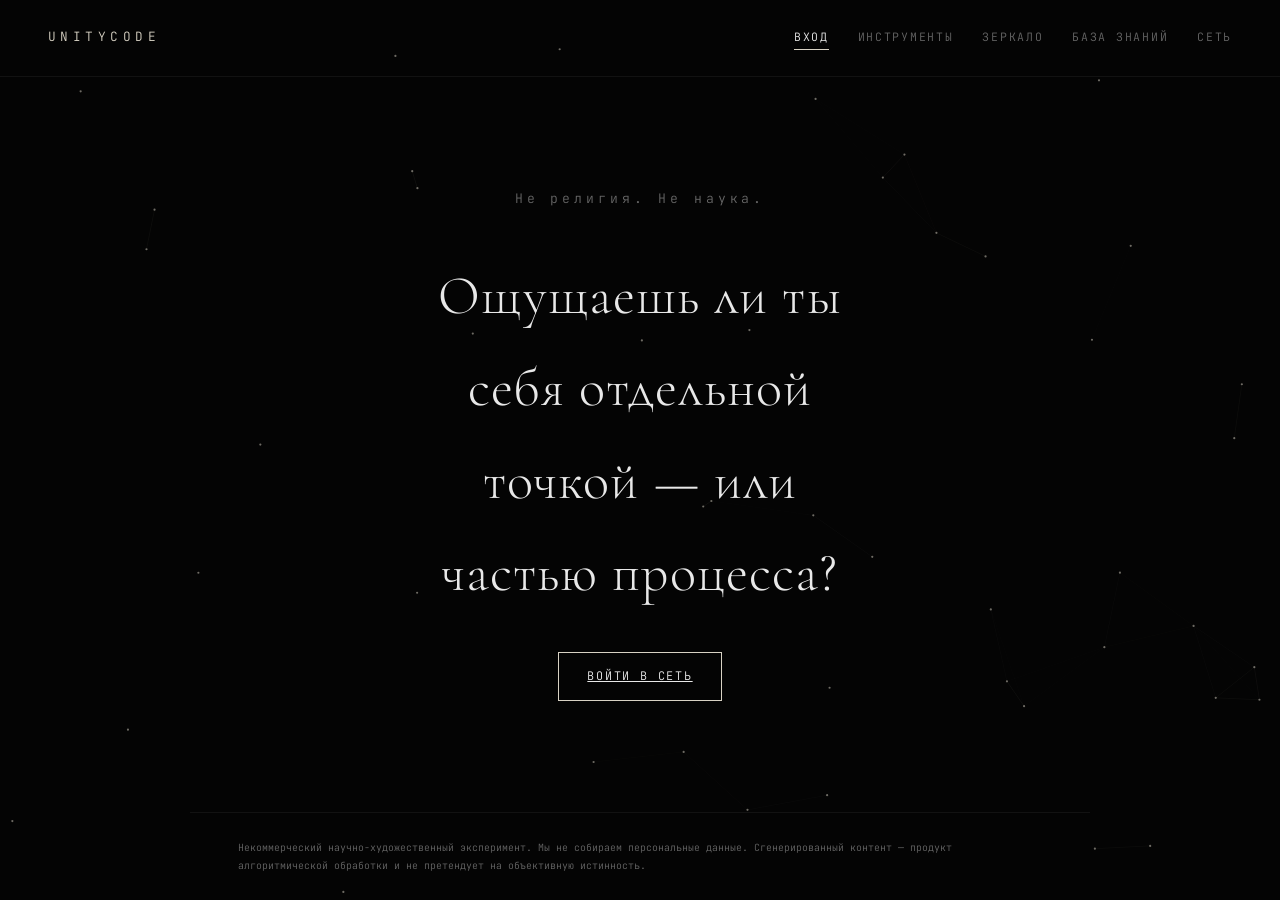
==== index.html @ d163d4b7 "Add files via upload" ====
<!DOCTYPE html>
<html lang="ru"><head>
<meta charset="UTF-8"><meta name="viewport" content="width=device-width,initial-scale=1">
<link rel="stylesheet" href="core.css">
</head><body>
<main style="display:flex;flex-direction:column;justify-content:center;align-items:center;text-align:center;min-height:60vh">
  <div id="tagline" class="uc-mono uc-muted" style="letter-spacing:.3em;margin-bottom:2.5rem"></div>
  <h1 id="question" style="max-width:18ch"></h1>
  <a id="enter" class="uc-btn" href="tools.html"></a>
</main>
<script src="portal.config.js"></script>
<script src="core.js"></script>
<script>
  UC.mountField(); UC.mountNav("entry"); UC.mountFooter();
  const C = UC.config;
  tagline.textContent  = C.identity.tagline;
  question.textContent = C.entry.question;
  enter.textContent    = C.entry.button;
</script>
</body></html>
---- core.css ----
/* CORE.CSS — несущая стена оформления. Цвета/шрифты берутся из конфига. */
@import url('https://fonts.googleapis.com/css2?family=Cormorant+Garamond:wght@300;400;500&family=Spectral:wght@300;400&family=JetBrains+Mono:wght@400&display=swap');

:root { --bg:#040404; --fg:#e8e8e8; --muted:#666; --accent:#d8d2c4; --danger:#c75b4a;
  --font-display:'Cormorant Garamond',serif; --font-body:'Spectral',serif; --font-mono:'JetBrains Mono',monospace; }

* { box-sizing: border-box; }
html, body { margin: 0; padding: 0; }
body {
  background: var(--bg); color: var(--fg);
  font-family: var(--font-body); font-weight: 300;
  min-height: 100vh; line-height: 1.7;
  display: flex; flex-direction: column;
  -webkit-font-smoothing: antialiased;
}
.uc-field { position: fixed; inset: 0; z-index: 0; pointer-events: none; }

.uc-header {
  position: relative; z-index: 2;
  display: flex; align-items: baseline; justify-content: space-between;
  flex-wrap: wrap; gap: 1rem;
  padding: 1.6rem clamp(1.2rem, 5vw, 3rem);
  border-bottom: 1px solid rgba(255,255,255,.06);
}
.uc-brand { font-family: var(--font-mono); font-size: .8rem; letter-spacing: .35em; color: var(--accent); }
.uc-nav { display: flex; flex-wrap: wrap; gap: clamp(.8rem, 3vw, 1.8rem); }
.uc-nav a {
  font-family: var(--font-mono); font-size: .72rem; letter-spacing: .15em;
  text-transform: uppercase; color: var(--muted); text-decoration: none;
  padding-bottom: 3px; transition: color .3s, border-color .3s; border-bottom: 1px solid transparent;
}
.uc-nav a:hover { color: var(--fg); }
.uc-nav a.active { color: var(--fg); border-bottom-color: var(--accent); }

main {
  position: relative; z-index: 1; flex: 1;
  width: 100%; max-width: 760px; margin: 0 auto;
  padding: clamp(2.5rem, 8vw, 6rem) clamp(1.2rem, 5vw, 2rem);
}
h1 { font-family: var(--font-display); font-weight: 300;
  font-size: clamp(2rem, 6vw, 3.4rem); letter-spacing: .02em; margin: 0 0 2rem; }
a { color: var(--accent); }

.uc-footer {
  position: relative; z-index: 2;
  padding: 1.6rem clamp(1.2rem, 5vw, 3rem);
  border-top: 1px solid rgba(255,255,255,.06);
  font-family: var(--font-mono); font-size: .62rem; line-height: 1.8;
  color: var(--muted); max-width: 900px; margin: 0 auto; width: 100%;
}

button, .uc-btn {
  font-family: var(--font-mono); font-size: .74rem; letter-spacing: .15em; text-transform: uppercase;
  background: transparent; color: var(--fg); border: 1px solid var(--accent);
  padding: .85rem 1.8rem; cursor: pointer; transition: .3s;
}
button:hover, .uc-btn:hover { background: var(--accent); color: var(--bg); }

textarea, input {
  width: 100%; background: rgba(255,255,255,.02); color: var(--fg);
  border: 1px solid rgba(255,255,255,.12); padding: 1rem;
  font-family: var(--font-body); font-size: 1rem; resize: vertical;
}
.uc-card {
  border: 1px solid rgba(255,255,255,.1); padding: 1.8rem; margin-bottom: 1.5rem;
  background: rgba(255,255,255,.02); transition: .3s;
}
.uc-card:hover { border-color: rgba(255,255,255,.25); }
.uc-mono { font-family: var(--font-mono); font-size: .82rem; }
.uc-muted { color: var(--muted); }
.uc-warn { color: var(--danger); }
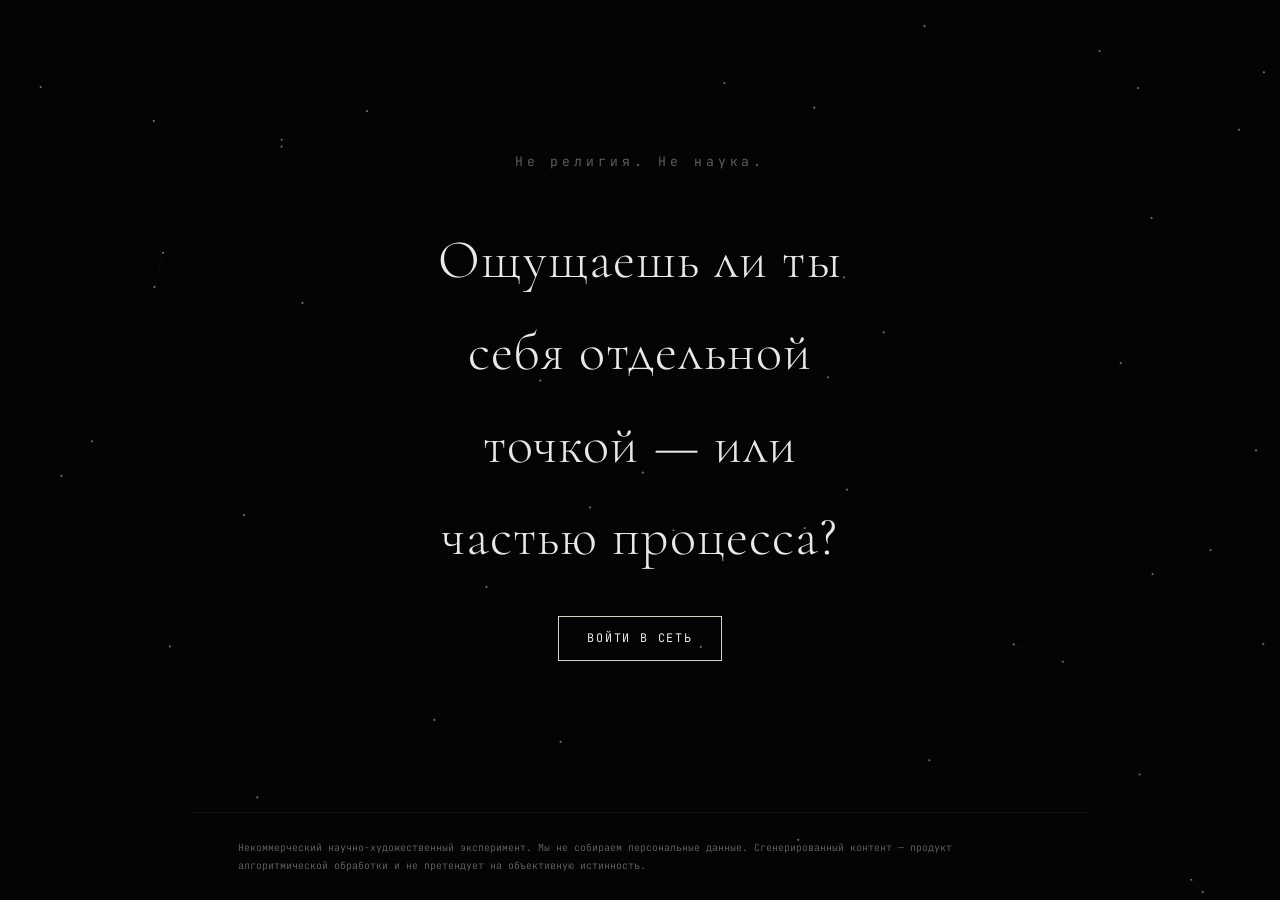
==== commit f2447d8c: "Add files via upload" ====
--- a/index.html
+++ b/index.html
@@ -3,18 +3,22 @@
 <meta charset="UTF-8"><meta name="viewport" content="width=device-width,initial-scale=1">
 <link rel="stylesheet" href="core.css">
 </head><body>
-<main style="display:flex;flex-direction:column;justify-content:center;align-items:center;text-align:center;min-height:60vh">
+<main style="display:flex;flex-direction:column;justify-content:center;align-items:center;text-align:center;min-height:75vh">
   <div id="tagline" class="uc-mono uc-muted" style="letter-spacing:.3em;margin-bottom:2.5rem"></div>
   <h1 id="question" style="max-width:18ch"></h1>
-  <a id="enter" class="uc-btn" href="tools.html"></a>
+  <button id="enter"></button>
 </main>
 <script src="portal.config.js"></script>
 <script src="core.js"></script>
 <script>
-  UC.mountField(); UC.mountNav("entry"); UC.mountFooter();
-  const C = UC.config;
-  tagline.textContent  = C.identity.tagline;
-  question.textContent = C.entry.question;
-  enter.textContent    = C.entry.button;
+  // Порог входа. Если человек уже был внутри — не показываем дверь, сразу пускаем.
+  if (!UC.guardEntry()) {
+    UC.mountField(); UC.mountFooter();   // НЕ mountNav: вход — не пункт меню
+    const C = UC.config;
+    tagline.textContent  = C.identity.tagline;
+    question.textContent = C.entry.question;
+    enter.textContent    = C.entry.button;
+    enter.addEventListener("click", () => UC.enterPortal());
+  }
 </script>
 </body></html>
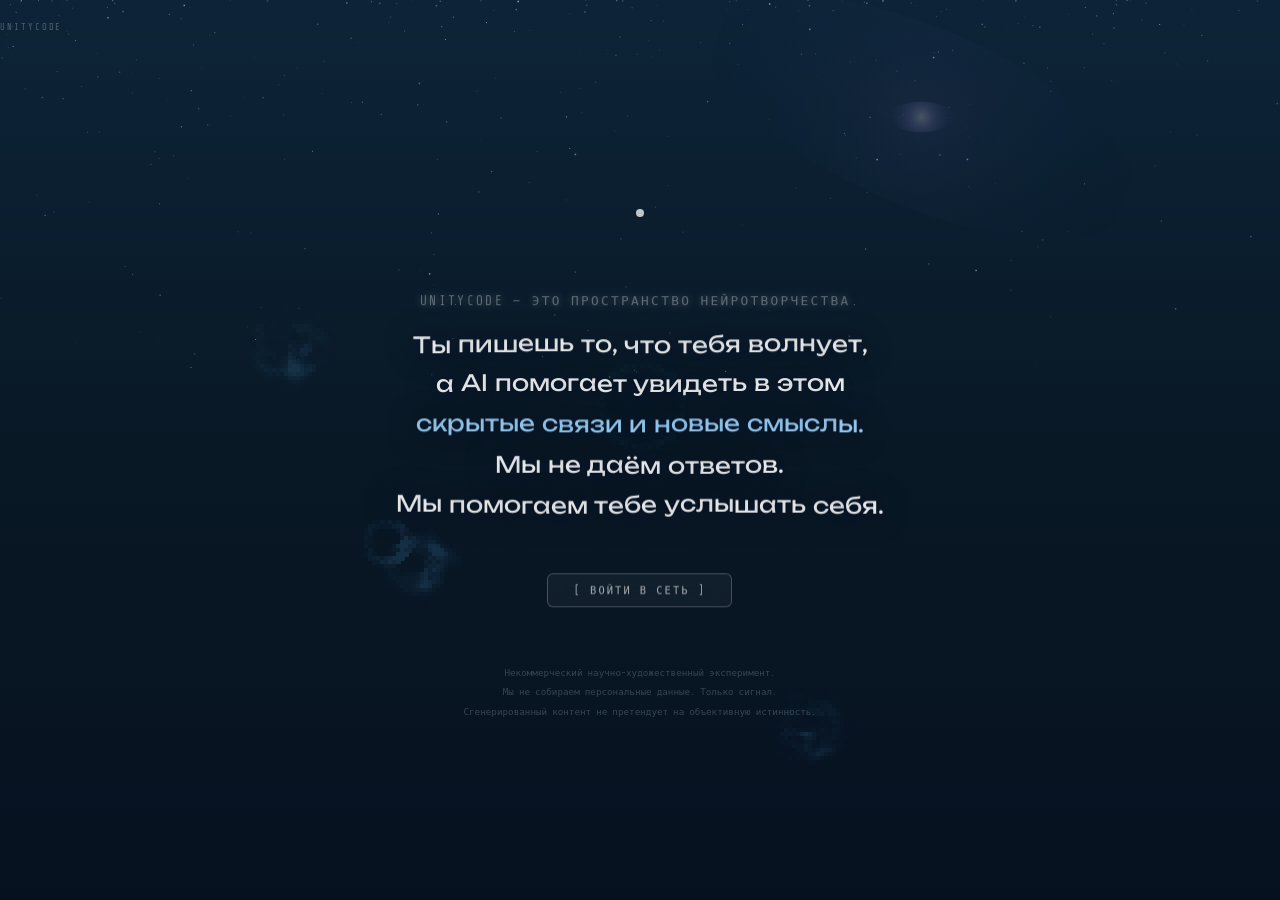
==== commit ce8c6ae4: "Add files via upload" ====
--- a/index.html
+++ b/index.html
@@ -1,24 +1,725 @@
 <!DOCTYPE html>
-<html lang="ru"><head>
-<meta charset="UTF-8"><meta name="viewport" content="width=device-width,initial-scale=1">
-<link rel="stylesheet" href="core.css">
-</head><body>
-<main style="display:flex;flex-direction:column;justify-content:center;align-items:center;text-align:center;min-height:75vh">
-  <div id="tagline" class="uc-mono uc-muted" style="letter-spacing:.3em;margin-bottom:2.5rem"></div>
-  <h1 id="question" style="max-width:18ch"></h1>
-  <button id="enter"></button>
-</main>
-<script src="portal.config.js"></script>
-<script src="core.js"></script>
+<html lang="ru">
+<head>
+<meta charset="UTF-8">
+<meta name="viewport" content="width=device-width, initial-scale=1.0">
+<title>UnityCode — это пространство нейротворчества.</title>
+<link href="https://fonts.googleapis.com/css2?family=Share+Tech+Mono&family=Unbounded:wght@200;400&display=swap" rel="stylesheet">
+<style>
+*{margin:0;padding:0;box-sizing:border-box;}
+html,body{width:100%;height:100%;overflow:hidden;}
+body{font-family:'Share Tech Mono',monospace;cursor:crosshair;background:#061120;}
+canvas{position:fixed;top:0;left:0;width:100%;height:100%;display:block;pointer-events:none;touch-action:none;}
+#c{z-index:0;}
+#cw{z-index:1;}
+.ui{position:fixed;inset:0;z-index:10;display:flex;flex-direction:column;align-items:center;justify-content:center;pointer-events:none;}
+.ui a{pointer-events:all;}
+.version{position:fixed;top:1.4rem;left:0;right:0;font-size:0.55rem;letter-spacing:0.22em;color:rgba(255,255,255,0.28);z-index:20;overflow:hidden;white-space:nowrap;}
+.version span{display:inline-block;animation:marquee 60s linear infinite alternate, flicker 4s ease-in-out infinite;}
+@keyframes marquee{
+0% {transform:translateX(100vw);}
+100%{transform:translateX(-100%);}
+}
+@keyframes flicker{
+0%,100%{opacity:1;}
+15%{opacity:0.3;}
+18%{opacity:0.9;}
+21%{opacity:0.4;}
+24%{opacity:1;}
+60%{opacity:1;}
+62%{opacity:0.5;}
+64%{opacity:1;}
+}
+nav{position:fixed;top:1.4rem;right:1.6rem;display:flex;gap:1.6rem;z-index:20;}
+nav a{font-size:0.55rem;letter-spacing:0.15em;color:rgba(255,255,255,0.35);text-decoration:none;text-transform:uppercase;transition:color 0.3s,transform 0.3s ease,letter-spacing 0.3s;pointer-events:all;display:inline-block;transform-origin:center bottom;cursor:pointer;-webkit-tap-highlight-color:rgba(255,255,255,0.1);padding:0.5rem;}
+nav a:hover{color:rgba(255,255,255,0.85);transform:scale(1.45);letter-spacing:0.22em;}
+.center{text-align:center;max-width:640px;padding:2rem;}
+.node{width:70px;height:70px;margin:0 auto 2.8rem;position:relative;}
+.node-core{width:8px;height:8px;background:rgba(255,255,255,0.75);border-radius:50%;position:absolute;top:50%;left:50%;transform:translate(-50%,-50%);animation:pc 22s ease-in-out infinite;}
+@keyframes pc{
+0%{transform:translate(-50%,-50%) scale(0.20);box-shadow:0 0 4px rgba(255,255,255,0.2),0 0 10px rgba(180,210,255,0.15);}
+3%{transform:translate(-50%,-50%) scale(0.08);box-shadow:0 0 2px rgba(255,255,255,0.1);}
+50%{transform:translate(-50%,-50%) scale(1.09);box-shadow:0 0 10px rgba(255,255,255,0.5),0 0 28px rgba(160,200,255,0.35),0 0 50px rgba(120,170,255,0.12);}
+97%{transform:translate(-50%,-50%) scale(0.08);box-shadow:0 0 2px rgba(255,255,255,0.1);}
+100%{transform:translate(-50%,-50%) scale(0.20);box-shadow:0 0 4px rgba(255,255,255,0.2),0 0 10px rgba(180,210,255,0.15);}
+}
+/* крест-звезда в минимуме */
+.node::before,.node::after{
+content:'';position:absolute;top:50%;left:50%;
+background:linear-gradient(to right,rgba(255,255,255,0) 0%,rgba(255,255,255,0.5) 50%,rgba(255,255,255,0) 100%);
+transform-origin:center;
+animation:star 22s ease-in-out infinite;
+animation-delay:-5s;
+pointer-events:none;
+}
+.node::before{width:60px;height:0.5px;margin-top:-0.25px;margin-left:-30px;}
+.node::after{width:0.5px;height:60px;margin-left:-0.25px;margin-top:-30px;}
+@keyframes star{
+0%,100%{opacity:0.6;}
+8%,92%{opacity:0;}
+50%{opacity:0;}
+}
+.label{font-size:0.8rem;letter-spacing:0.18em;color:rgba(255,255,255,0.32);text-transform:uppercase;margin-bottom:1rem;will-change:transform;opacity:0;animation:fi 1.2s ease 0.2s forwards;text-shadow:0 0 8px rgba(255,255,255,0.3),0 0 20px rgba(160,210,255,0.2);}
+.question{font-family:'Unbounded',sans-serif;font-weight:400;font-size:clamp(0.95rem,2.6vw,1.4rem);line-height:1.8;color:rgba(255,255,255,0.9);margin-bottom:3rem;text-shadow:0 2px 30px rgba(0,20,60,0.9);will-change:transform;opacity:0;animation:fi 1.5s ease 0.6s forwards;}
+.question em{font-style:normal;color:rgba(160,215,255,0.92);}
+.btn{display:inline-block;padding:0.6rem 1.6rem;border:1px solid rgba(255,255,255,0.22);color:rgba(255,255,255,0.65);font-family:'Share Tech Mono',monospace;font-size:0.65rem;letter-spacing:0.2em;text-transform:uppercase;text-decoration:none;background:rgba(255,255,255,0.04);backdrop-filter:blur(10px);-webkit-backdrop-filter:blur(10px);opacity:0;animation:fi 1.5s ease 1.3s forwards;transition:all 0.3s;will-change:transform;cursor:pointer;pointer-events:all;border-radius:6px;}
+.ui a{pointer-events:all;}
+.ui span#btn{pointer-events:all;}
+.btn:hover{background:rgba(255,255,255,0.1);border-color:rgba(255,255,255,0.45);color:rgba(255,255,255,0.9);}
+.disclaimer{margin-top:3.5rem;font-size:0.58rem;color:rgba(200,210,220,0.25);line-height:2.1;will-change:transform;opacity:0;animation:fi 2s ease 2.2s forwards;cursor:pointer;pointer-events:all;transition:transform 0.4s ease, color 0.4s ease;}
+@keyframes fi{to{opacity:1;}}
+.wl{display:inline-block;will-change:transform;}
+#tunnel-canvas{position:fixed;inset:0;z-index:60;pointer-events:none;display:none;}
+#choice{position:fixed;inset:0;z-index:80;background:linear-gradient(135deg, #061120 0%, #040d1a 50%, #030b16 100%);display:none;flex-direction:column;align-items:center;justify-content:center;gap:2rem;}
+.choice-inner{display:flex;flex-direction:column;align-items:center;gap:2rem;min-height:420px;justify-content:center;}
+.choice-q{font-family:'Unbounded',sans-serif;font-size:clamp(0.7rem,1.8vw,1rem);color:rgba(255,255,255,0.55);text-align:left;line-height:1.8;max-width:600px;}
+.choice-btns{display:flex;flex-direction:column;gap:1rem;align-items:center;}
+.choice-btn{padding:0.6rem 1.6rem;border:1px solid rgba(255,255,255,0.22);color:rgba(255,255,255,0.65);font-family:'Share Tech Mono',monospace;font-size:0.65rem;letter-spacing:0.2em;text-transform:uppercase;background:rgba(255,255,255,0.04);cursor:pointer;transition:all 0.3s;text-align:center;border-radius:6px;min-width:220px;}
+.choice-btn:hover,.choice-btn:active{border-color:rgba(90,185,250,0.5);color:rgba(90,185,250,0.9);}
+</style>
+</head>
+<body>
+<canvas id="c"></canvas>
+<canvas id="cw"></canvas>
+<canvas id="tunnel-canvas"></canvas>
+<div id="choice">
+<canvas id="choice-stars" style="position:absolute;inset:0;pointer-events:none;z-index:0;"></canvas>
+<div class="choice-inner">
+<div class="choice-q" id="choiceQ" style="position:relative;z-index:1;">Зачем это тебе?<br><br>Чтобы перестать чувствовать себя отдельной точкой.<br>Когда ты видишь, как твои мысли соединяются с идеями<br>других людей и с чем-то большим,<br>одиночество отступает.<br>Это не терапия и не религия.<br>Это способ ощутить связь, которая уже есть.</div>
+<div class="choice-btns" style="position:relative;z-index:1;">
+<div class="choice-btn" onclick="chooseAlt()" ontouchend="chooseAlt()">[ Что делать? ]</div>
+</div>
+</div>
+</div>
+<div class="version"><span>UNITYCODE</span></div>
+<div class="ui">
+<div class="center">
+<div class="node">
+<div class="node-core"></div>
+</div>
+<div class="label" id="lbl"><span class="wl">UnityCode — это пространство нейротворчества.</span></div>
+<h1 class="question" id="q">
+<span class="wl">Ты пишешь то, что тебя волнует,</span><br>
+<span class="wl">а AI помогает увидеть в этом</span><br>
+<em class="wl">скрытые связи и новые смыслы.</em><br>
+<span class="wl">Мы не даём ответов.</span><br>
+<span class="wl">Мы помогаем тебе услышать себя.</span>
+</h1>
+<span class="btn" id="btn" onclick="tunnelGo(event)" ontouchend="tunnelGo(event)"><span class="wl">[ Войти в сеть ]</span></span>
+<p class="disclaimer" id="disc">Некоммерческий научно-художественный эксперимент.<br>Мы не собираем персональные данные. Только сигнал.<br>Сгенерированный контент не претендует на объективную истинность.</p>
+</div>
+</div>
 <script>
-  // Порог входа. Если человек уже был внутри — не показываем дверь, сразу пускаем.
-  if (!UC.guardEntry()) {
-    UC.mountField(); UC.mountFooter();   // НЕ mountNav: вход — не пункт меню
-    const C = UC.config;
-    tagline.textContent  = C.identity.tagline;
-    question.textContent = C.entry.question;
-    enter.textContent    = C.entry.button;
-    enter.addEventListener("click", () => UC.enterPortal());
-  }
+// ── Canvas: #c — фон/звёзды/галактика/комета/кольца
+//          #cw — волна (отдельный слой, putImageData не затирает #c)
+const cv=document.getElementById('c'), ctx=cv.getContext('2d');
+const cw=document.getElementById('cw'), ctxW=cw.getContext('2d');
+let W,H,cols,rows,buf0,buf1,damp;
+const CELL=4, BORDER=14;
+let waveImg=null;
+
+// ── Звёзды ────────────────────────────────────────────────────────────────
+const stars=Array.from({length:500},()=>({
+x:Math.random(), y:Math.pow(Math.random(),2.5)*.42,
+r:Math.random()<.15?1.5:1,
+a:.15+Math.random()*.55,
+sp:.3+Math.random()*1.1,
+ph:Math.random()*Math.PI*2
+}));
+
+// ── Ветер ─────────────────────────────────────────────────────────────────
+const windBands=Array.from({length:7},()=>({
+x:Math.random(),y:Math.random(),
+vx:(Math.random()-.5)*.00006, vy:(Math.random()-.5)*.00005,
+amp:.085+Math.random()*.17, ph:Math.random()*Math.PI*2,
+wanderPh:Math.random()*Math.PI*2
+}));
+const WIND_NOISE=new Float32Array(256).map(()=>Math.random()-.5);
+let windNI=0;
+function rnd(){return WIND_NOISE[(windNI++)&255];}
+let windT=0;
+
+// ── Кольца / комета ───────────────────────────────────────────────────────
+const rings=[];
+let cometT=null, cometParams={};
+
+// ── Init ──────────────────────────────────────────────────────────────────
+function init(){
+W=cv.width=cw.width=window.innerWidth;
+H=cv.height=cw.height=window.innerHeight;
+cols=Math.ceil(W/CELL)+2; rows=Math.ceil(H/CELL)+2;
+buf0=new Float32Array(cols*rows);
+buf1=new Float32Array(cols*rows);
+damp=new Float32Array(cols*rows);
+for(let r=0;r<rows;r++)for(let c=0;c<cols;c++){
+const ex=Math.min(c,cols-1-c,BORDER)/BORDER;
+const ey=Math.min(r,rows-1-r,BORDER)/BORDER;
+const e=Math.min(ex,ey); const s=e<1?e*e*(3-2*e):1;
+damp[r*cols+c]=0.945*s;
+}
+waveImg=ctxW.createImageData(W,H);
+invalidateRectCache();
+}
+function idx(c,r){return r*cols+c;}
+
+// ── Физика ────────────────────────────────────────────────────────────────
+function step(){
+for(let r=1;r<rows-1;r++)for(let c=1;c<cols-1;c++){
+const i=idx(c,r);
+buf1[i]=(buf0[idx(c-1,r)]+buf0[idx(c+1,r)]+buf0[idx(c,r-1)]+buf0[idx(c,r+1)])*.5-buf1[i];
+buf1[i]*=damp[i];
+}
+const tmp=buf0;buf0=buf1;buf1=tmp;
+}
+function dropImmediate(x,y,s,rad){
+const cc=Math.round(x/CELL), rr=Math.round(y/CELL);
+for(let dr=-rad;dr<=rad;dr++)for(let dc=-rad;dc<=rad;dc++){
+const dist=Math.sqrt(dr*dr+dc*dc); if(dist>rad)continue;
+const c=cc+dc, r=rr+dr;
+if(c>0&&c<cols-1&&r>0&&r<rows-1)buf0[idx(c,r)]+=s*(1-dist/(rad+1));
+}
+}
+// Плавный вброс энергии — растягиваем импульс на несколько кадров
+const pendingDrops=[];
+function drop(x,y,s,rad,steps=6){
+pendingDrops.push({x,y,s:s/steps,rad,left:steps});
+}
+function flushDrops(){
+for(let i=pendingDrops.length-1;i>=0;i--){
+const d=pendingDrops[i];
+dropImmediate(d.x,d.y,d.s,d.rad);
+if(--d.left<=0)pendingDrops.splice(i,1);
+}
+}
+
+// ── Ветер ─────────────────────────────────────────────────────────────────
+function liveWater(dt,t){
+windT+=dt;
+for(const wb of windBands){
+wb.wanderPh+=0.0008;
+wb.vx+=Math.sin(wb.wanderPh*1.3)*0.000008;
+wb.vy+=Math.cos(wb.wanderPh)*0.000008;
+const spd=Math.sqrt(wb.vx*wb.vx+wb.vy*wb.vy);
+if(spd>0.00012){wb.vx*=0.00012/spd; wb.vy*=0.00012/spd;}
+wb.x+=wb.vx; wb.y+=wb.vy;
+if(wb.x<-.1)wb.x=1.1; if(wb.x>1.1)wb.x=-.1;
+if(wb.y<-.1)wb.y=1.1; if(wb.y>1.1)wb.y=-.1;
+const str=wb.amp*(.5+.5*Math.sin(t*.4+wb.ph));
+if(str>.12){
+for(let s=0;s<4;s++){
+const angle=wb.wanderPh+s*1.4;
+const spread=60+rnd()*80;
+drop(wb.x*W+Math.cos(angle)*spread*rnd(), wb.y*H+Math.sin(angle)*spread*rnd(), str, 1, 8);
+}
+}
+}
+if(windT>4.0+rnd()*3.0+1.5){
+windT=0;
+const mx=W*.12;
+drop(mx+rnd()*2*(W-mx*2)+W*.5, mx+rnd()*2*(H-mx*2)+H*.5, .8+rnd()*.6+1.0, 1, 8);
+}
+}
+
+// ── Кольца ────────────────────────────────────────────────────────────────
+function addRing(x,y){
+const baseSpd=(.2+Math.random()*.5)*1.1;
+rings.push({x,y,r:2,max:360,a:.28,spd:baseSpd,w:1.8});
+drop(x,y,8,3,14);
+setTimeout(()=>{rings.push({x,y,r:2,max:260,a:.18,spd:baseSpd*.72,w:.55}); drop(x,y,3,2,18);},550);
+setTimeout(()=>{rings.push({x,y,r:2,max:170,a:.09,spd:baseSpd*.48,w:.32}); drop(x,y,1.5,1,18);},1100);
+}
+
+// ── Комета ────────────────────────────────────────────────────────────────
+function scheduleComet(){
+setTimeout(()=>{
+const edge=Math.random();
+let sx,sy;
+if(edge<0.6){sx=W*(0.4+Math.random()*0.6);sy=10+Math.random()*30;}
+else{sx=W-10-Math.random()*30;sy=H*Math.random()*0.4;}
+let dx,dy;
+if(Math.random()<0.3){
+const tx=W*(0.4+Math.random()*0.2), ty=H*(0.4+Math.random()*0.2);
+const len=Math.sqrt((tx-sx)**2+(ty-sy)**2);
+const dist=W*(0.55+Math.random()*0.3);
+dx=(tx-sx)/len*dist; dy=(ty-sy)/len*dist;
+}else{
+const a=(195+Math.random()*110)*Math.PI/180;
+const dist=W*(0.45+Math.random()*0.35);
+dx=Math.cos(a)*dist; dy=Math.sin(a)*dist;
+}
+cometParams={sx,sy,dx,dy,dur:12+Math.random()*22};
+cometT=performance.now()/1000;
+},(3+Math.random()*5)*1000);
+}
+scheduleComet();
+
+// ── Галактика ─────────────────────────────────────────────────────────────
+let lastGalaxyAngle=-999, galaxyCache=null;
+function drawGalaxy(t){
+const gAngle=t*.008;
+if(Math.abs(gAngle-lastGalaxyAngle)<0.05 && galaxyCache){
+ctx.drawImage(galaxyCache,0,0); return;
+}
+lastGalaxyAngle=gAngle;
+if(!galaxyCache||galaxyCache.width!==W){
+galaxyCache=document.createElement('canvas');
+galaxyCache.width=W; galaxyCache.height=H;
+}
+const gc2=galaxyCache.getContext('2d');
+gc2.clearRect(0,0,W,H);
+const gx=W*.72, gy=H*.13;
+const gg=gc2.createRadialGradient(gx,gy,0,gx,gy,W*.18);
+gg.addColorStop(0,'rgba(180,160,255,0.055)'); gg.addColorStop(0.3,'rgba(140,120,230,0.03)');
+gg.addColorStop(0.7,'rgba(80,80,180,0.012)'); gg.addColorStop(1,'rgba(0,0,80,0)');
+gc2.fillStyle=gg; gc2.beginPath();
+gc2.ellipse(gx,gy,W*.18,W*.07,gAngle+.4,0,Math.PI*2); gc2.fill();
+const gc3=gc2.createRadialGradient(gx,gy,0,gx,gy,W*.025);
+gc3.addColorStop(0,'rgba(255,245,220,0.22)'); gc3.addColorStop(0.4,'rgba(200,180,255,0.1)');
+gc3.addColorStop(1,'rgba(100,80,200,0)');
+gc2.fillStyle=gc3; gc2.beginPath();
+gc2.ellipse(gx,gy,W*.025,W*.012,gAngle,0,Math.PI*2); gc2.fill();
+for(let arm=0;arm<2;arm++){
+for(let i=0;i<180;i++){
+const frac=i/180, angle=gAngle+arm*Math.PI+frac*Math.PI*2.4;
+const r=W*(.008+frac*.13), spread=W*.022*frac;
+const px=gx+Math.cos(angle)*r*2.2+Math.sin(angle+1)*spread*.3;
+const py=gy+Math.sin(angle)*r*.55+Math.cos(angle+1)*spread*.15;
+const bright=(.55-frac*.45)*0.7; if(bright<.04)continue;
+const rv=Math.round(180+frac*40), gv=Math.round(160+frac*50);
+gc2.fillStyle=`rgba(${rv},${gv},255,${(bright*.18).toFixed(3)})`;
+gc2.fillRect(px,py,frac<.15?.8:.6,frac<.15?.8:.6);
+}
+}
+ctx.drawImage(galaxyCache,0,0);
+}
+
+// ── Рисование основного canvas ────────────────────────────────────────────
+function draw(t){
+// фон
+const bg=ctx.createLinearGradient(0,0,0,H);
+bg.addColorStop(0,'#0d2438'); bg.addColorStop(.5,'#091825'); bg.addColorStop(1,'#061120');
+ctx.fillStyle=bg; ctx.fillRect(0,0,W,H);
+// галактика
+drawGalaxy(t);
+// комета
+if(cometT!==null){
+const ct=t-cometT, DUR=cometParams.dur||28;
+if(ct<DUR){
+const p=ct/DUR;
+const alpha=(p<.05?p/.05:1)*(p>.85?1-(p-.85)/.15:1);
+const cx2=cometParams.sx+cometParams.dx*p;
+const cy2=cometParams.sy+cometParams.dy*p;
+const tailLen=(80+p*160)*alpha;
+const ang=Math.atan2(cometParams.dy,cometParams.dx);
+const tx=cx2-Math.cos(ang)*tailLen, ty=cy2-Math.sin(ang)*tailLen;
+const tg=ctx.createLinearGradient(tx,ty,cx2,cy2);
+tg.addColorStop(0,'rgba(180,210,255,0)');
+tg.addColorStop(0.5,`rgba(200,225,255,${.08*alpha})`);
+tg.addColorStop(0.85,`rgba(230,240,255,${.25*alpha})`);
+tg.addColorStop(1,'rgba(255,255,255,0)');
+ctx.beginPath();ctx.moveTo(tx,ty);ctx.lineTo(cx2,cy2);
+ctx.strokeStyle=tg;ctx.lineWidth=1.5*alpha;ctx.stroke();
+const t2g=ctx.createLinearGradient(tx,ty,cx2,cy2);
+t2g.addColorStop(0,'rgba(160,200,255,0)');
+t2g.addColorStop(1,`rgba(180,215,255,${.04*alpha})`);
+ctx.beginPath();ctx.moveTo(tx-Math.sin(ang)*3,ty+Math.cos(ang)*3);ctx.lineTo(cx2,cy2);
+ctx.strokeStyle=t2g;ctx.lineWidth=4*alpha;ctx.stroke();
+const hg=ctx.createRadialGradient(cx2,cy2,0,cx2,cy2,5);
+hg.addColorStop(0,`rgba(255,255,255,${.9*alpha})`);
+hg.addColorStop(0.4,`rgba(220,235,255,${.4*alpha})`);
+hg.addColorStop(1,'rgba(180,210,255,0)');
+ctx.fillStyle=hg;ctx.beginPath();ctx.arc(cx2,cy2,5,0,Math.PI*2);ctx.fill();
+ctx.fillStyle=`rgba(255,255,255,${alpha})`;
+ctx.beginPath();ctx.arc(cx2,cy2,1.2,0,Math.PI*2);ctx.fill();
+}else{cometT=null;scheduleComet();}
+}
+// звёзды
+for(const s of stars){
+const twinkle=.4+.6*Math.sin(t*s.sp+s.ph);
+ctx.fillStyle=`rgba(220,235,255,${(s.a*twinkle).toFixed(3)})`;
+ctx.fillRect(s.x*W,s.y*H,s.r,s.r);
+}
+// кольца
+for(let i=rings.length-1;i>=0;i--){
+const rg=rings[i]; const progress=rg.r/rg.max;
+const bell=Math.sin(progress*Math.PI); const alpha=rg.a*bell;
+if(alpha>0.004){
+const lw=rg.w>1?rg.w*bell:rg.w*(1-progress*.5);
+ctx.beginPath();ctx.arc(rg.x,rg.y,rg.r,0,Math.PI*2);
+ctx.strokeStyle=`rgba(${Math.round(110-progress*80)},${Math.round(205-progress*120)},255,${alpha})`;
+ctx.lineWidth=lw; ctx.stroke();
+}
+rg.r+=rg.spd; if(rg.r>rg.max)rings.splice(i,1);
+}
+// спарклы
+ctx.save();ctx.globalCompositeOperation='lighter';
+for(let r=2;r<rows-2;r+=2)for(let c=2;c<cols-2;c+=2){
+const v=buf0[idx(c,r)];
+if(v>4.5){ctx.fillStyle=`rgba(200,238,255,${Math.min(.04,(v-4.5)*.015)})`;ctx.fillRect(c*CELL-1,r*CELL-1,2,2);}
+}
+ctx.restore();
+}
+
+// ── Волна на отдельном canvas #cw ─────────────────────────────────────────
+function drawWave(){
+const data=waveImg.data;
+data.fill(0);
+for(let r=1;r<rows-1;r++){
+const py=r*CELL; if(py>=H)continue;
+for(let c=1;c<cols-1;c++){
+const v=buf0[idx(c,r)]; if(Math.abs(v)<.05)continue;
+const px=c*CELL; if(px>=W)continue;
+const absV=Math.abs(v);
+const b=Math.min(.153,absV*absV*absV*.255);
+if(b<0.005)continue;
+const a=Math.round(b*255);
+for(let dy=0;dy<CELL+1&&py+dy<H;dy++){
+let off=((py+dy)*W+px)*4;
+for(let dx=0;dx<CELL+1&&px+dx<W;dx++,off+=4){
+if(v>0){data[off]=90;data[off+1]=185;data[off+2]=250;data[off+3]=a;}
+else {data[off]=0; data[off+1]=12; data[off+2]=55; data[off+3]=Math.round(a*.85);}
+}
+}
+}
+}
+ctxW.putImageData(waveImg,0,0);
+}
+
+// ── Текст ─────────────────────────────────────────────────────────────────
+const waveLines=Array.from(document.querySelectorAll('.wl')).map((el,i)=>({
+el, phase:i*0.55, freq:0.32+i*0.03, amp:0.35+Math.random()*0.25, cx:0, cy:0
+}));
+// кнопка качается как часть текста
+const btnEl2=document.getElementById('btn');
+if(btnEl2) waveLines.push({el:btnEl2, phase:1.8, freq:0.35, amp:0.38, cx:0, cy:0});
+
+function invalidateRectCache(){
+for(const e of waveLines){
+const rect=e.el.getBoundingClientRect();
+e.cx=rect.left+rect.width/2; e.cy=rect.top+rect.height/2;
+}
+}
+let rectFrame=0;
+function waveAt(x,y){
+const c=Math.round(x/CELL),r=Math.round(y/CELL);
+if(c<2||c>cols-3||r<2||r>rows-3)return null;
+return{v:buf0[idx(c,r)],vx:buf0[idx(c+1,r)]-buf0[idx(c-1,r)],vy:buf0[idx(c,r+1)]-buf0[idx(c,r-1)]};
+}
+function animText(t){
+if(++rectFrame>90){rectFrame=0;invalidateRectCache();}
+for(const e of waveLines){
+const dy0=e.amp*Math.sin(t*e.freq+e.phase);
+const dx0=e.amp*.22*Math.sin(t*e.freq*.7+e.phase+1.3);
+const w=waveAt(e.cx,e.cy);
+const wdx=w?w.vx*6:0;
+const wdy=w?(w.vy*6 + w.v*4):0;
+const wsk=w?w.vx*.35:0;
+e.el.style.transform=`translate(${(dx0+wdx).toFixed(2)}px,${(dy0+wdy).toFixed(2)}px) skewX(${wsk.toFixed(2)}deg)`;
+// буквы качаются по синусоиде
+if(e.letters){
+e.letters.forEach(function(l,i){
+const ly=0.8*Math.sin(t*1.2+e.phase+i*0.35);
+l.style.transform=`translateY(${ly.toFixed(2)}px)`;
+});
+}
+}
+}
+
+// ── Обёртка букв в span ───────────────────────────────────────────────────
+(function(){
+document.querySelectorAll('.wl').forEach(function(el){
+// только строки вопроса и disclaimer — не label и не кнопка
+if(el.closest('#lbl')||el.closest('#btn')||el.closest('.disclaimer'))return;
+var text=el.textContent;
+if(!text.trim())return;
+el.innerHTML=text.split('').map(function(ch){
+return ch===' '?'<span style="display:inline-block;width:0.3em"> </span>':'<span style="display:inline-block">'+ch+'</span>';
+}).join('');
+// сохраняем ссылки на буквы
+var entry=waveLines.find(function(e){return e.el===el;});
+if(entry) entry.letters=Array.from(el.querySelectorAll('span'));
+});
+})();
+
+// ── Events ────────────────────────────────────────────────────────────────
+document.addEventListener('mousemove',e=>drop(e.clientX,e.clientY,.15,1,12));
+document.addEventListener('click',e=>{addRing(e.clientX,e.clientY);});
+document.addEventListener('touchstart',e=>{
+if(e.target.closest('nav,a,.btn'))return;
+for(const t of e.touches){addRing(t.clientX,t.clientY);}
+},{passive:true});
+document.addEventListener('touchmove',e=>{
+if(e.target.closest('nav,a,.btn'))return;
+for(const t of e.touches)drop(t.clientX,t.clientY,.8,1,8);
+e.preventDefault();
+},{passive:false});
+
+(function(){
+const lbl=document.getElementById('lbl');
+let lastX=0,lastY=0,lastT=0,shakeEnergy=0,cooldown=false;
+function launchFromLbl(){
+if(cooldown||cometT!==null)return;
+cooldown=true;setTimeout(()=>cooldown=false,5000);
+const rect=lbl.getBoundingClientRect();
+const sx=rect.left+Math.random()*rect.width, sy=rect.top+Math.random()*rect.height;
+const a=(180+Math.random()*180)*Math.PI/180;
+const dist=W*(0.4+Math.random()*0.45);
+cometParams={sx,sy,dx:Math.cos(a)*dist,dy:Math.sin(a)*dist};
+cometT=performance.now()/1000;
+}
+function onMove(cx,cy){
+const now=performance.now(),dt=(now-lastT)/1000||0.016;
+const speed=Math.sqrt((cx-lastX)**2+(cy-lastY)**2)/dt;
+lastX=cx;lastY=cy;lastT=now;
+shakeEnergy=shakeEnergy*.85+speed*.15;
+if(shakeEnergy>1800)launchFromLbl();
+}
+lbl.addEventListener('mousemove',e=>onMove(e.clientX,e.clientY));
+lbl.addEventListener('touchmove',e=>onMove(e.touches[0].clientX,e.touches[0].clientY),{passive:true});
+})();
+
+window.addEventListener('resize',()=>{
+galaxyCache=null;
+waveImg=null;
+init();
+});
+
+init();
+invalidateRectCache();
+setTimeout(()=>dropImmediate(W*.5,H*.45,4,2),300);
+setTimeout(()=>dropImmediate(W*.3,H*.6,2.5,1),900);
+setTimeout(()=>dropImmediate(W*.7,H*.35,2.5,1),1600);
+setTimeout(()=>dropImmediate(W*.45,H*.25,2,1),2300);
+setTimeout(()=>dropImmediate(W*.65,H*.7,2,1),3000);
+
+let prev=performance.now();
+(function loop(now){
+const dt=(now-prev)/1000; prev=now; const t=now/1000;
+liveWater(dt,t);
+flushDrops();
+if(Math.random()<.25)step();
+draw(t);
+drawWave();
+animText(t);
+if(window._tunnelDraw) window._tunnelDraw(now);
+requestAnimationFrame(loop);
+})(performance.now());
+
+// ── Tunnel ────────────────────────────────────────────────────────────────
+(function(){
+var tc=document.getElementById('tunnel-canvas');
+var tctx=tc.getContext('2d');
+tc.width=window.innerWidth; tc.height=window.innerHeight;
+window.addEventListener('resize',function(){tc.width=window.innerWidth;tc.height=window.innerHeight;});
+var active=false, startTime=Infinity, DUR=2000;
+var aiQuestion='Зачем это тебе?<br><br>Чтобы перестать чувствовать себя отдельной точкой.<br>Когда ты видишь, как твои мысли соединяются с идеями<br>других людей и с чем-то большим,<br>одиночество отступает.<br>Это не терапия и не религия.<br>Это способ ощутить связь, которая уже есть.';
+var aiAlts=[
+'1.&nbsp;&nbsp;&nbsp;&nbsp;Зайди в раздел «Спираль», нажав на кнопку.<br>&nbsp;&nbsp;&nbsp;&nbsp;&nbsp;&nbsp;&nbsp;Напиши туда всё, что крутится в голове,<br>&nbsp;&nbsp;&nbsp;&nbsp;&nbsp;&nbsp;&nbsp;и получи интерпретацию.<br><br>2.&nbsp;&nbsp;&nbsp;&nbsp;Если ответ тебя зацепит —<br>&nbsp;&nbsp;&nbsp;&nbsp;&nbsp;&nbsp;&nbsp;создай свой личный узел<br>&nbsp;&nbsp;&nbsp;&nbsp;&nbsp;&nbsp;&nbsp;(это как твой цифровой дневник).<br><br>3.&nbsp;&nbsp;&nbsp;&nbsp;Потом загляни в раздел «Сеть» —<br>&nbsp;&nbsp;&nbsp;&nbsp;&nbsp;&nbsp;&nbsp;&nbsp;там видны другие участники и их мысли.'
+];
+
+function startTunnel(){
+active=true;
+startTime=performance.now();
+tc.style.display='block';
+}
+window.tunnelGo=function(e){
+e.preventDefault();
+if(active)return;
+startTunnel();
+};
+window._tunnelDraw=function(now){
+if(!active)return;
+var p=Math.min((now-startTime)/DUR,1);
+var ease=1-Math.pow(1-p,2.5);
+var W=tc.width,H=tc.height,cx=W/2,cy=H/2;
+var maxLen=Math.sqrt(cx*cx+cy*cy)*1.5;
+tctx.clearRect(0,0,W,H);
+// линии
+tctx.save();
+for(var i=0;i<48;i++){
+var angle=(i/48)*Math.PI*2;
+var phOff=(Math.sin(i*2.3)*0.15+Math.cos(i*1.7)*0.1);
+var le=Math.min(1,Math.max(0,ease+phOff));
+var segLen=maxLen*(0.15+Math.sin(i*1.1)*0.08);
+var endLen=maxLen*(1-le);
+var startLen=Math.min(maxLen,endLen+segLen);
+var alpha=Math.min(0.9,ease*2)*(1-Math.max(0,(le-0.85)/0.15));
+if(alpha<0.01)continue;
+// каждая линия слегка разного цвета — от голубого через белый к тёплому
+var hue=i/48;
+var r=Math.round(90+hue*80);    // 90→170 (голубой→тёплый)
+var g=Math.round(185-hue*40);   // 185→145
+var b2=Math.round(250-hue*120); // 250→130 (холодный→тёплый)
+tctx.beginPath();
+tctx.moveTo(cx+Math.cos(angle)*startLen,cy+Math.sin(angle)*startLen);
+tctx.lineTo(cx+Math.cos(angle)*Math.max(0,endLen),cy+Math.sin(angle)*Math.max(0,endLen));
+tctx.strokeStyle='rgba('+r+','+g+','+b2+','+alpha+')';
+tctx.lineWidth=Math.max(0.3,(1-ease)*2+0.3);
+tctx.stroke();
+}
+tctx.restore();
+// центральная точка + крест-звезда при схождении
+if(ease>0.6){
+var ca=(ease-0.6)/0.4;
+var r=Math.max(1,30*(1-ease));
+var g=tctx.createRadialGradient(cx,cy,0,cx,cy,r);
+g.addColorStop(0,'rgba(255,255,255,'+ca+')');
+g.addColorStop(1,'rgba(90,185,250,0)');
+tctx.fillStyle=g;
+tctx.beginPath();tctx.arc(cx,cy,r,0,Math.PI*2);tctx.fill();
+if(ease>0.75){
+var starP=Math.min((ease-0.75)/0.25, 1);
+var starAlpha=Math.sin(starP*Math.PI*0.5)*(1-starP*0.3);
+var starLen=Math.max(1, 220*(1-starP));
+tctx.save();
+tctx.lineWidth=Math.max(0.5,2*(1-starP));
+[[0,1],[0,-1],[1,0],[-1,0]].forEach(function(d){
+var grad=tctx.createLinearGradient(cx,cy,cx+d[0]*starLen,cy+d[1]*starLen);
+grad.addColorStop(0,'rgba(255,255,255,'+starAlpha+')');
+grad.addColorStop(1,'rgba(255,255,255,0)');
+tctx.beginPath();tctx.moveTo(cx,cy);
+tctx.lineTo(cx+d[0]*starLen,cy+d[1]*starLen);
+tctx.strokeStyle=grad;tctx.stroke();
+});
+[[0.707,0.707],[0.707,-0.707],[-0.707,0.707],[-0.707,-0.707]].forEach(function(d){
+var dLen=starLen*0.6;
+var grad=tctx.createLinearGradient(cx,cy,cx+d[0]*dLen,cy+d[1]*dLen);
+grad.addColorStop(0,'rgba(255,255,255,'+(starAlpha*0.7)+')');
+grad.addColorStop(1,'rgba(255,255,255,0)');
+tctx.beginPath();tctx.moveTo(cx,cy);
+tctx.lineTo(cx+d[0]*dLen,cy+d[1]*dLen);
+tctx.strokeStyle=grad;tctx.stroke();
+});
+tctx.restore();
+}
+}
+// вспышка → чёрный
+if(ease>0.96){
+var fa=(ease-0.96)/0.04;
+if(fa<=0.5){tctx.fillStyle='rgba(255,255,255,'+(fa/0.5)+')';tctx.fillRect(0,0,W,H);}
+else{
+tctx.fillStyle='rgba(255,255,255,'+(1-(fa-0.5)*2)+')';tctx.fillRect(0,0,W,H);
+tctx.fillStyle='rgba(0,0,0,'+((fa-0.5)*2)+')';tctx.fillRect(0,0,W,H);
+}
+}
+// UI уходит
+var ui=Math.max(0,1-ease*2.5).toFixed(2);
+document.querySelector('.ui').style.opacity=ui;
+document.querySelector('.version').style.opacity=ui;
+var navEl=document.querySelector('nav'); if(navEl) navEl.style.opacity=ui;
+if(p>=1){
+active=false;
+tc.style.display='none';
+document.getElementById('choiceQ').innerHTML=aiQuestion;
+var c=document.getElementById('choice');
+c.style.display='flex';
+c.style.opacity='0';
+c.style.transition='opacity 0.8s ease';
+setTimeout(function(){c.style.opacity='1';},50);
+}
+};
+window.chooseYes=function(){
+var c=document.getElementById('choice');
+c.style.transition='opacity 0.3s';c.style.opacity='0';
+// чёрный экран поверх всего
+var black=document.createElement('div');
+black.style.cssText='position:fixed;inset:0;background:#000;z-index:200;opacity:0;transition:opacity 0.3s ease;';
+document.body.appendChild(black);
+setTimeout(function(){black.style.opacity='1';},50);
+setTimeout(function(){window.location.href='petlya.html';},400);
+};
+window.chooseAlt=function(){
+var q=document.getElementById('choiceQ');
+var btn=document.querySelector('.choice-btn');
+q.style.transition='opacity 0.5s ease';
+q.style.opacity='0';
+btn.style.transition='opacity 0.3s ease';
+btn.style.opacity='0';
+setTimeout(function(){
+q.innerHTML=aiAlts[0];
+q.style.opacity='1';
+},550);
+setTimeout(function(){
+btn.textContent='[ Спираль ]';
+btn.style.borderColor='rgba(255,255,255,0.22)';
+btn.style.color='rgba(255,255,255,0.65)';
+btn.style.background='rgba(255,255,255,0.04)';
+btn.style.transition='opacity 0.5s ease';
+btn.style.opacity='1';
+btn.onclick=function(){ chooseYes(); };
+btn.ontouchend=function(){ chooseYes(); };
+},1200);
+};
+})();
+
+// ── Звёзды на экране выбора ───────────────────────────────────────────────
+(function(){
+var cv=document.getElementById('choice-stars');
+if(!cv)return;
+var ctx2=cv.getContext('2d');
+var stars=[];
+function resize(){
+cv.width=cv.offsetWidth;
+cv.height=cv.offsetHeight;
+}
+function initStars(){
+stars=[];
+for(var i=0;i<120;i++){
+stars.push({
+x:Math.random()*cv.width,
+y:Math.random()*cv.height,
+r:Math.random()*1.2+0.2,
+a:Math.random(),
+speed:0.0003+Math.random()*0.0008,
+phase:Math.random()*Math.PI*2
+});
+}
+}
+var running=false;
+function loop(now){
+if(!running)return;
+ctx2.clearRect(0,0,cv.width,cv.height);
+for(var i=0;i<stars.length;i++){
+var s=stars[i];
+var alpha=s.a*(0.4+0.6*Math.sin(now*s.speed+s.phase));
+ctx2.beginPath();
+ctx2.arc(s.x,s.y,s.r,0,Math.PI*2);
+ctx2.fillStyle='rgba(255,255,255,'+alpha.toFixed(3)+')';
+ctx2.fill();
+}
+requestAnimationFrame(loop);
+}
+// запускаем когда choice показывается
+var observer=new MutationObserver(function(){
+var c=document.getElementById('choice');
+if(c.style.display==='flex'){
+resize(); initStars(); running=true; requestAnimationFrame(loop);
+} else {
+running=false;
+}
+});
+observer.observe(document.getElementById('choice'),{attributes:true,attributeFilter:['style']});
+})();
+
+// ── Disclaimer zoom ───────────────────────────────────────────────────────
+(function(){
+var d=document.getElementById('disc');
+var zoomed=false;
+d.addEventListener('touchend',function(e){
+e.preventDefault();
+e.stopPropagation();
+zoomed=true;
+d.style.transform='scale(1.31)';
+d.style.color='rgba(255,255,255,0.45)';
+},{passive:false});
+document.addEventListener('touchend',function(e){
+if(zoomed && e.target!==d && !d.contains(e.target)){
+zoomed=false;
+d.style.transform='';
+d.style.color='';
+}
+},{passive:true});
+})();
 </script>
-</body></html>
+</body>
+</html>
